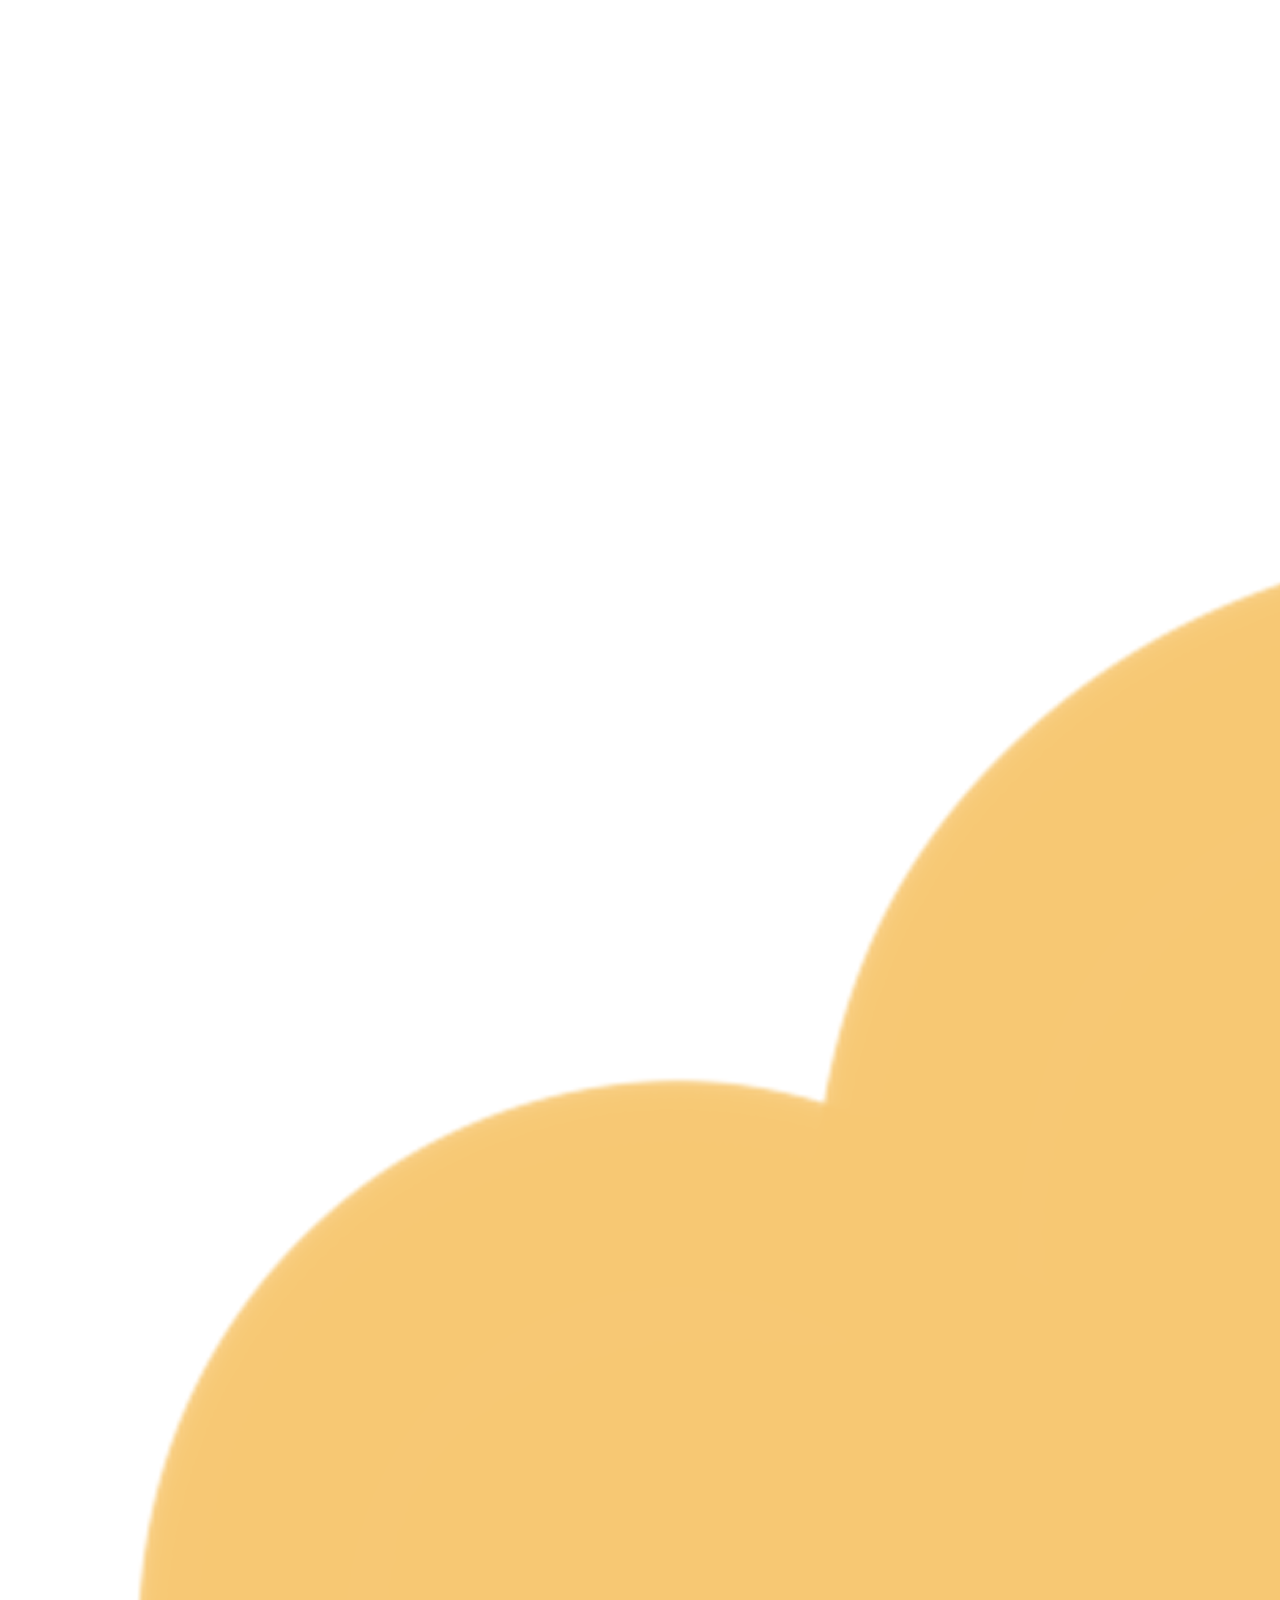
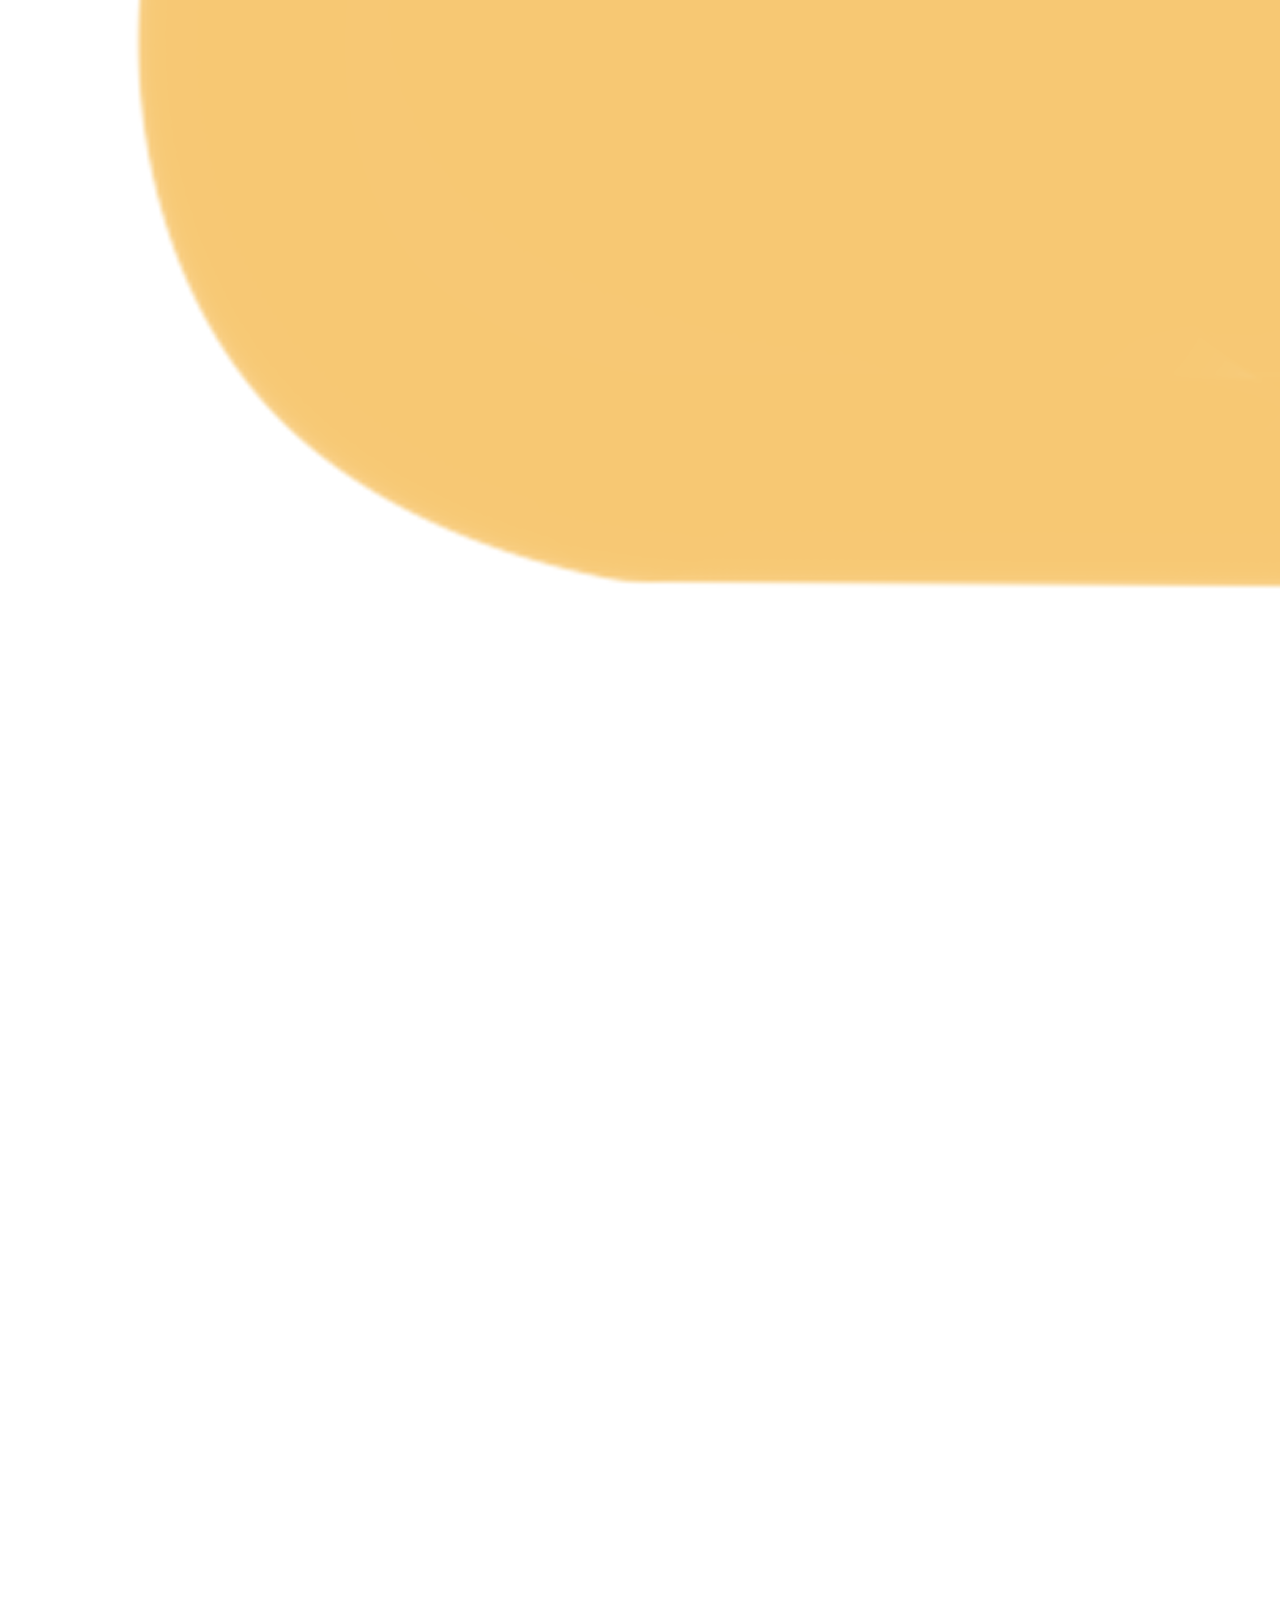
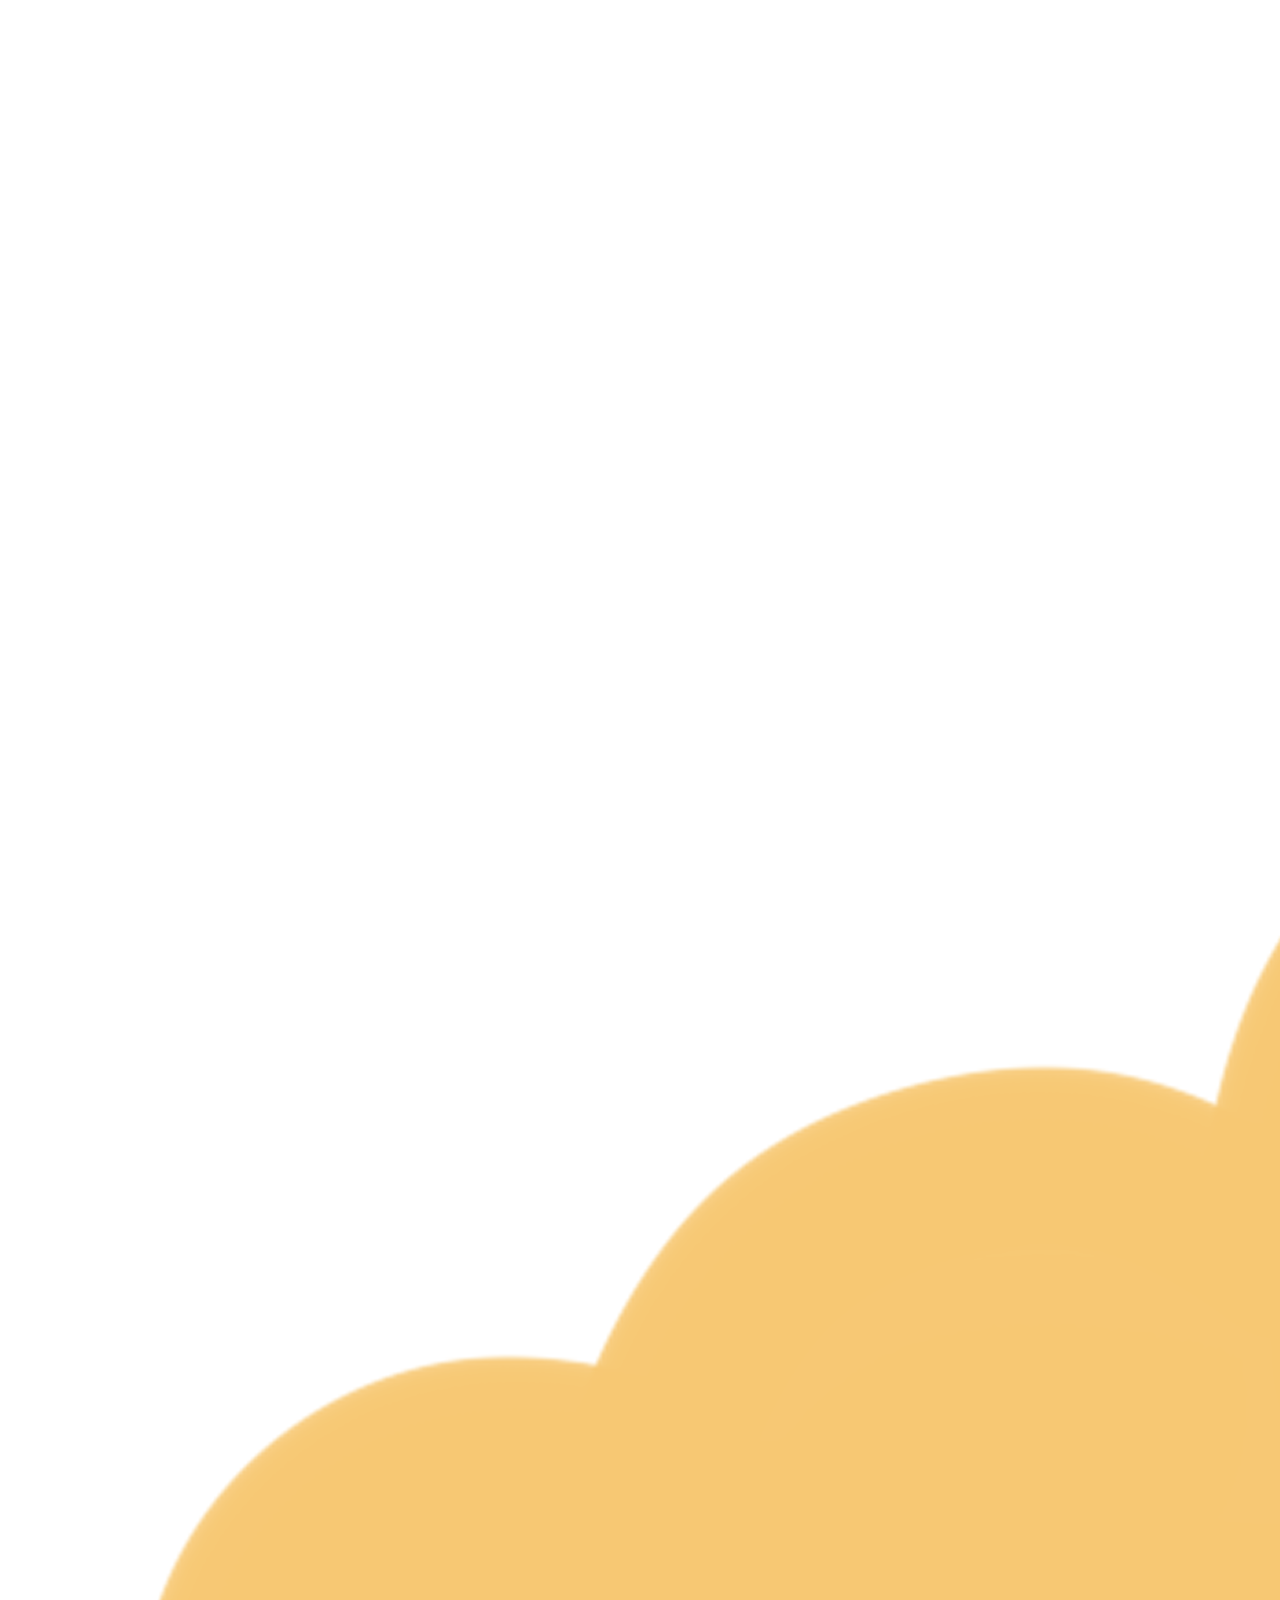
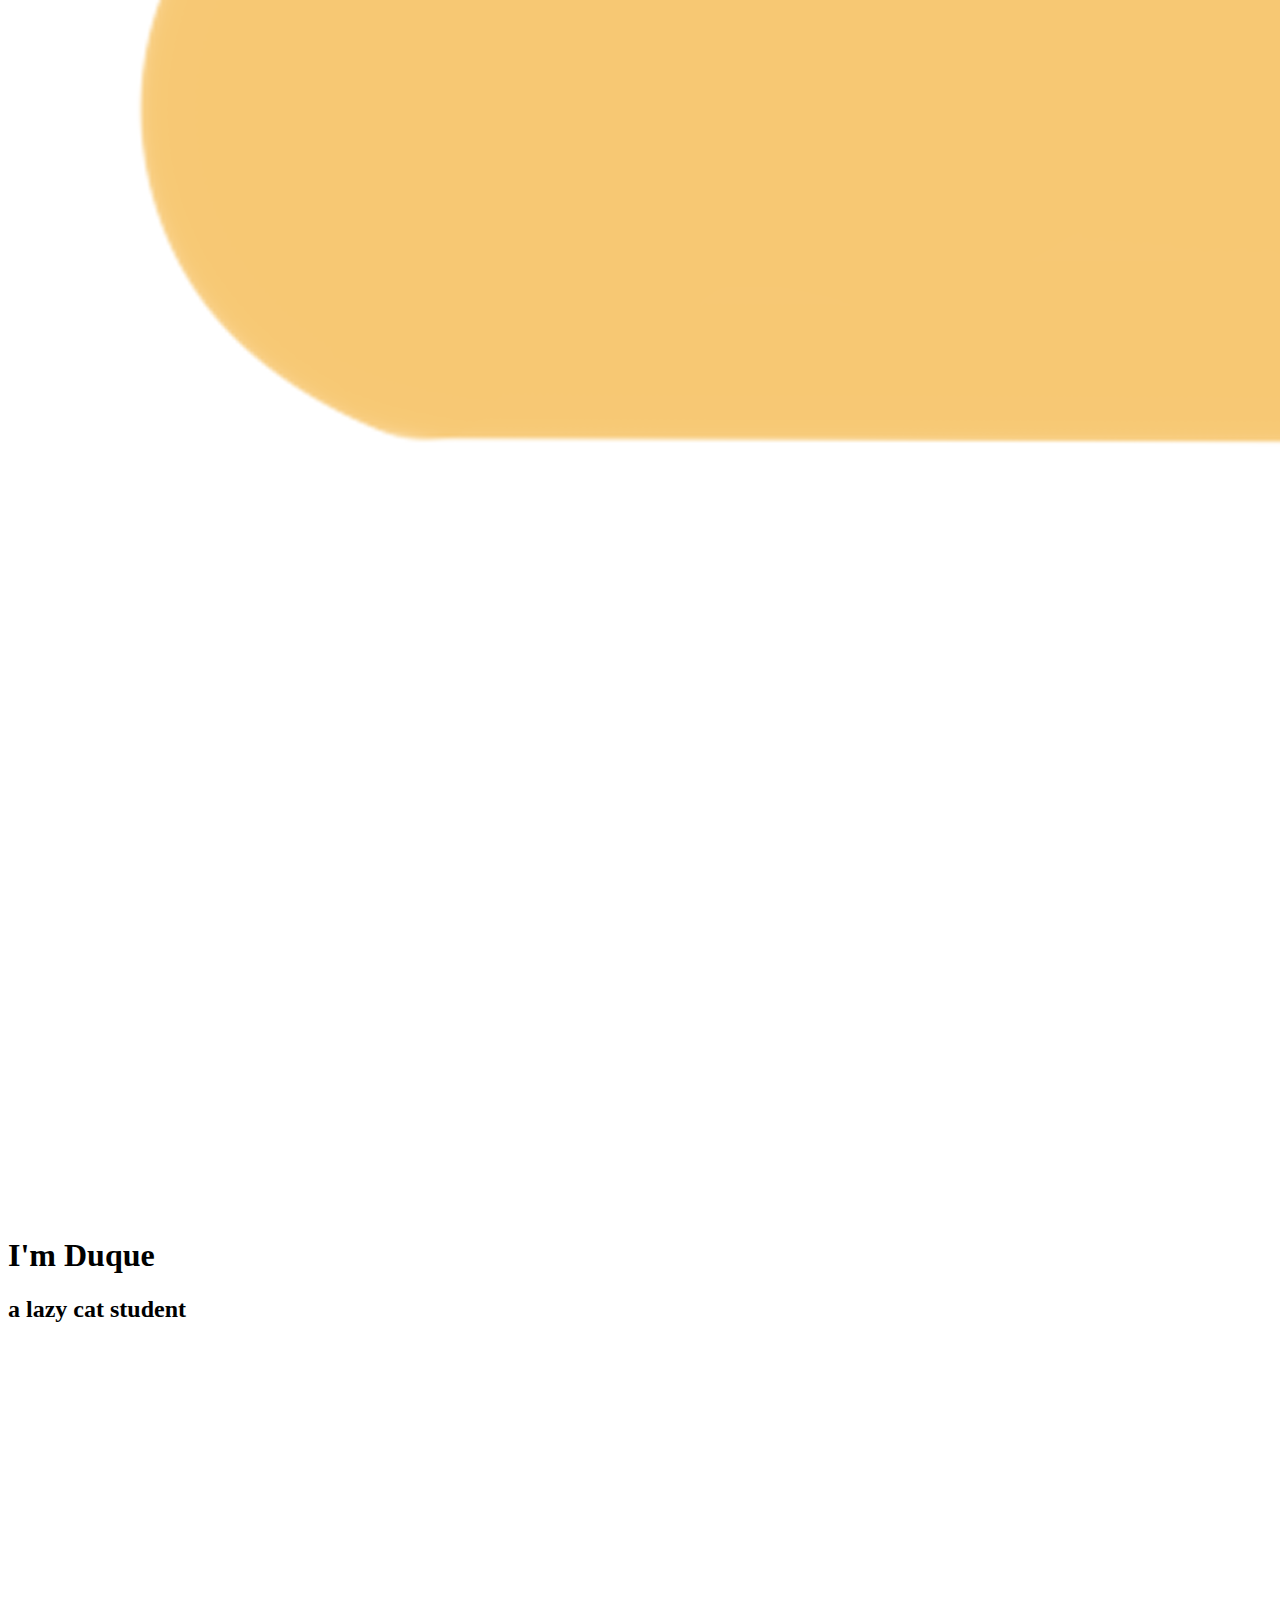
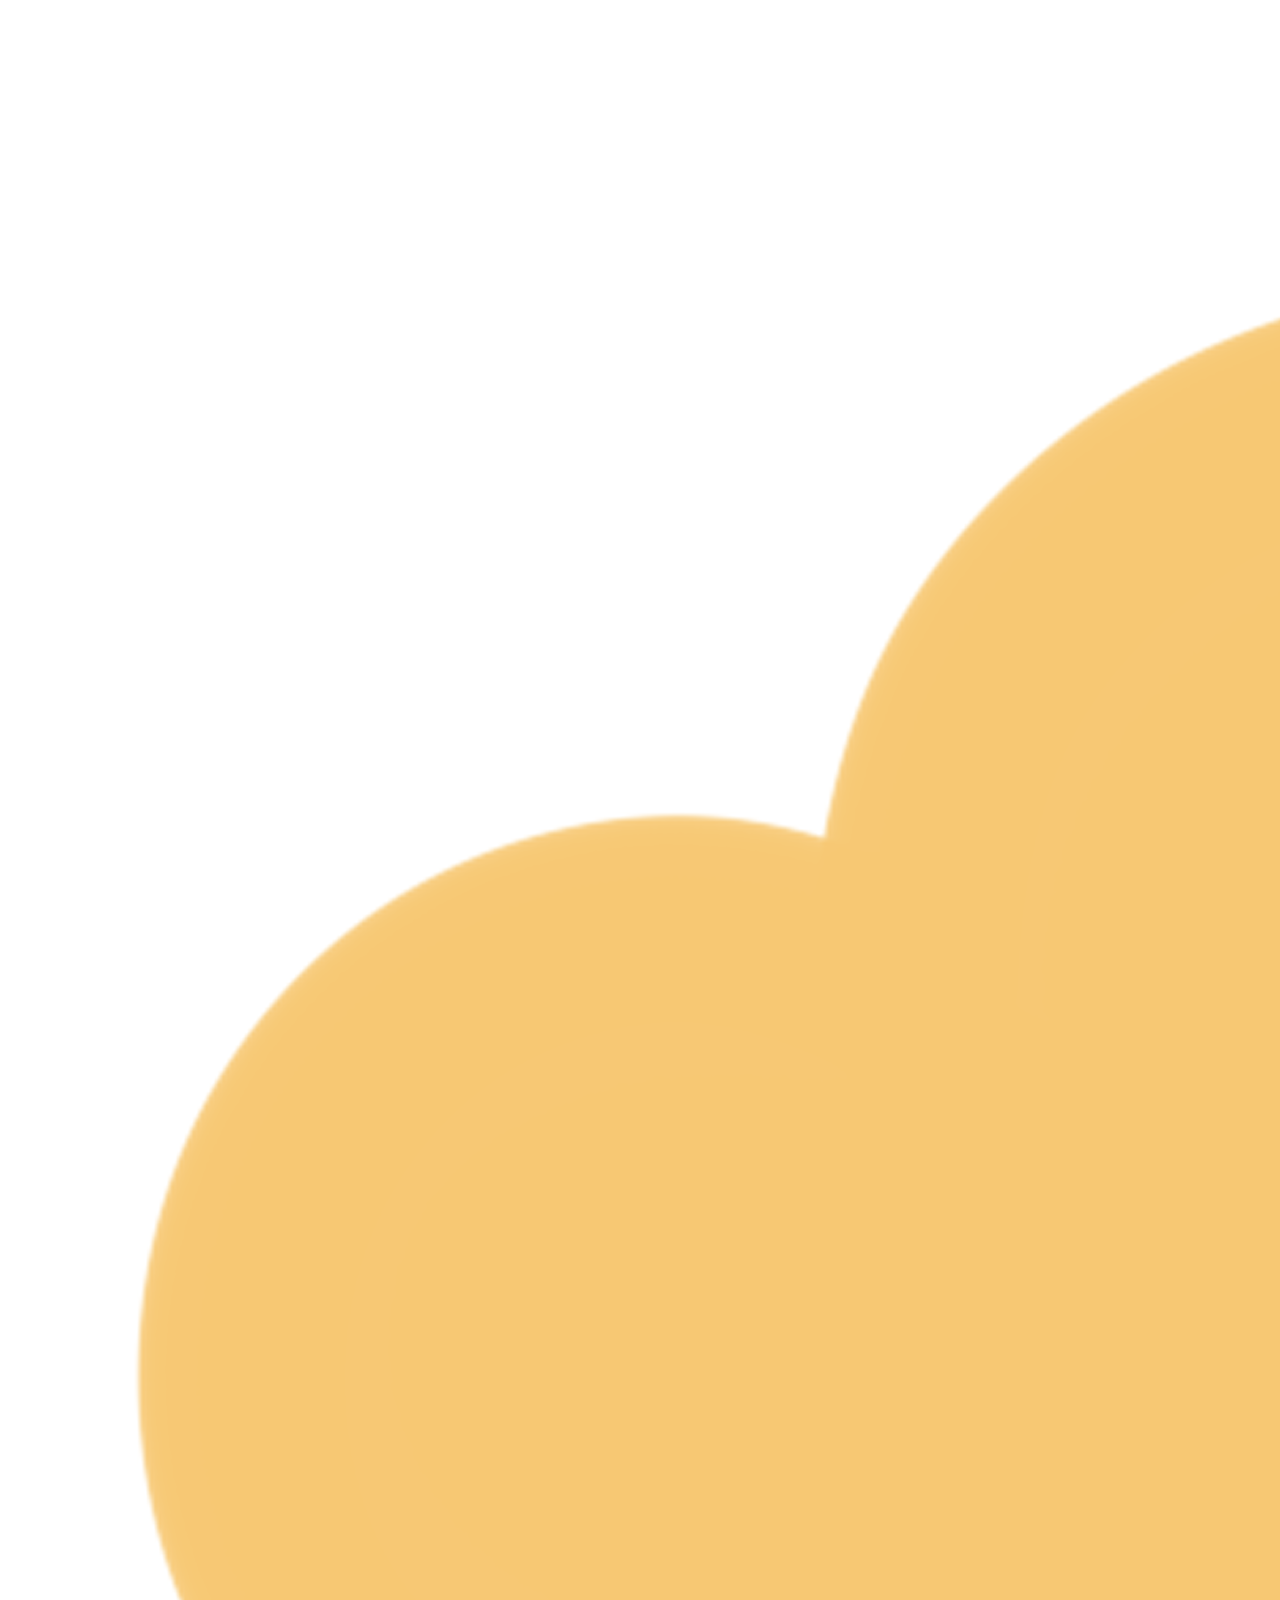
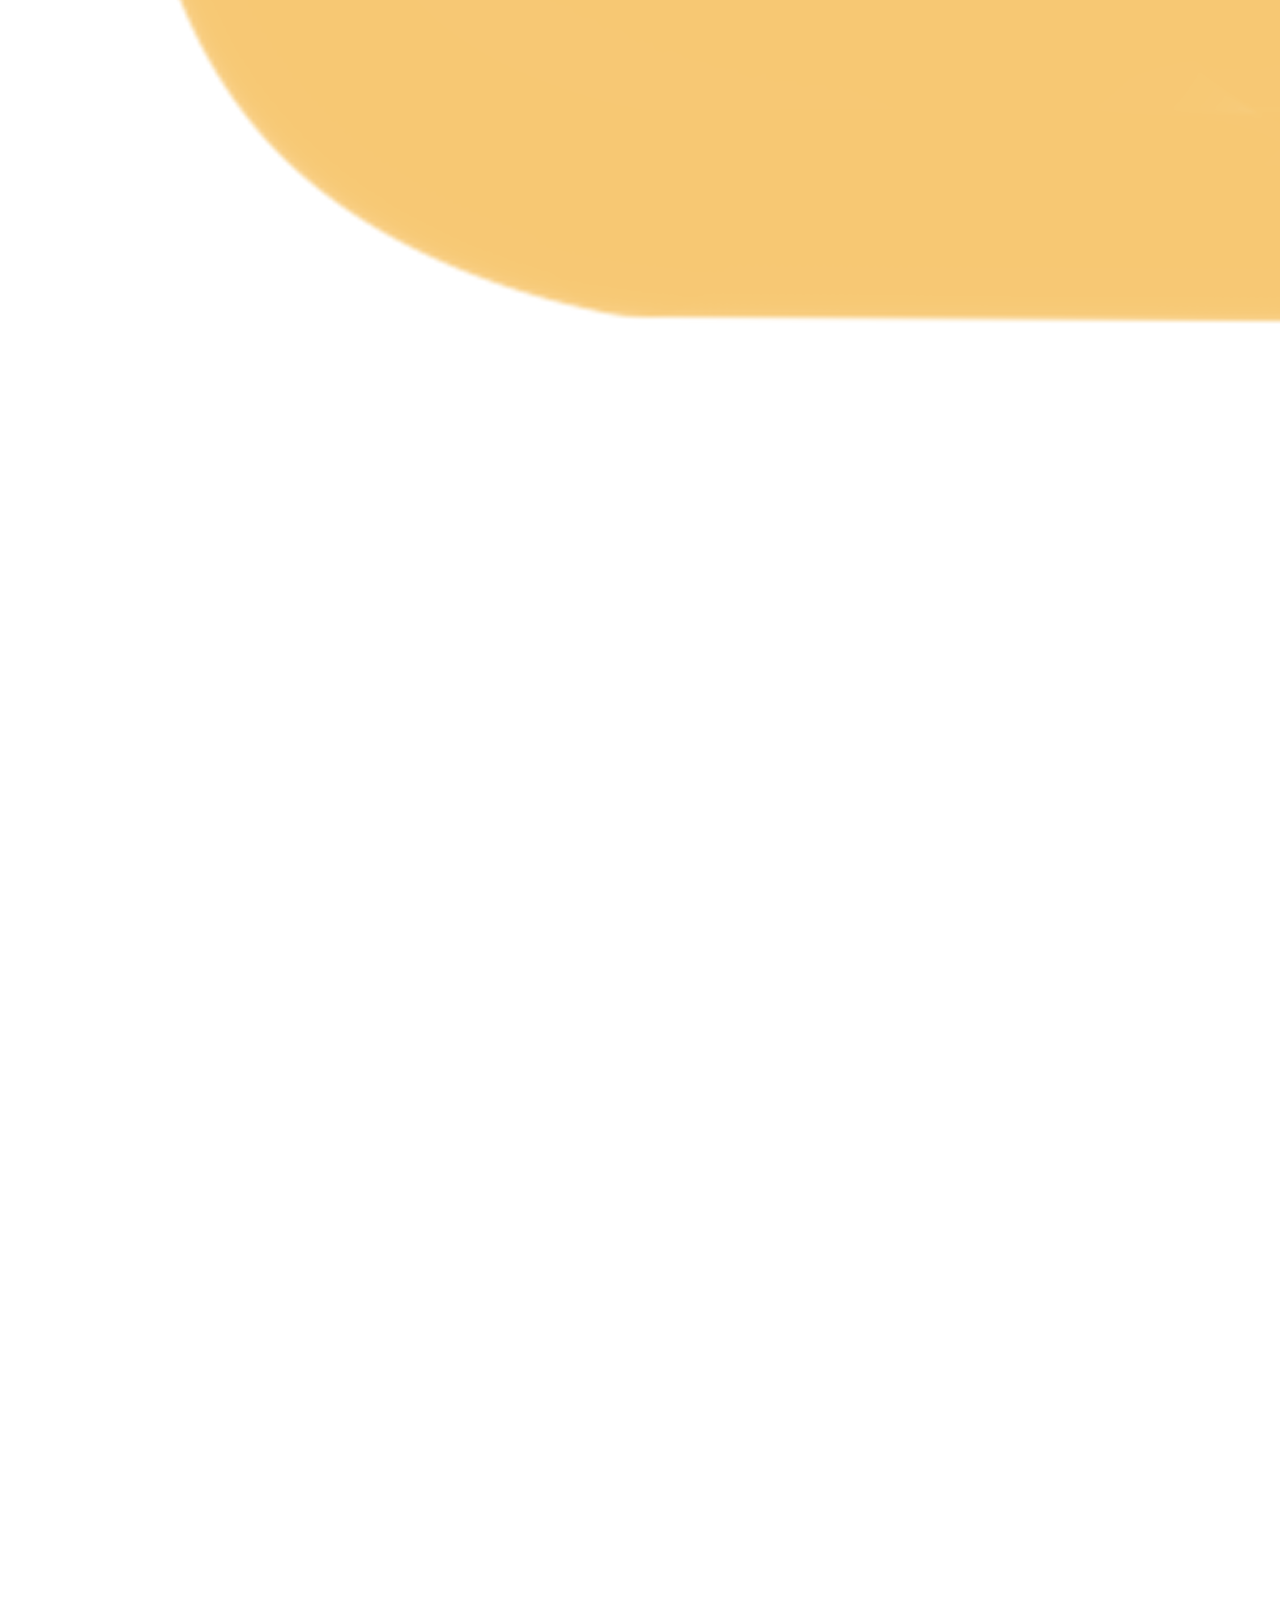
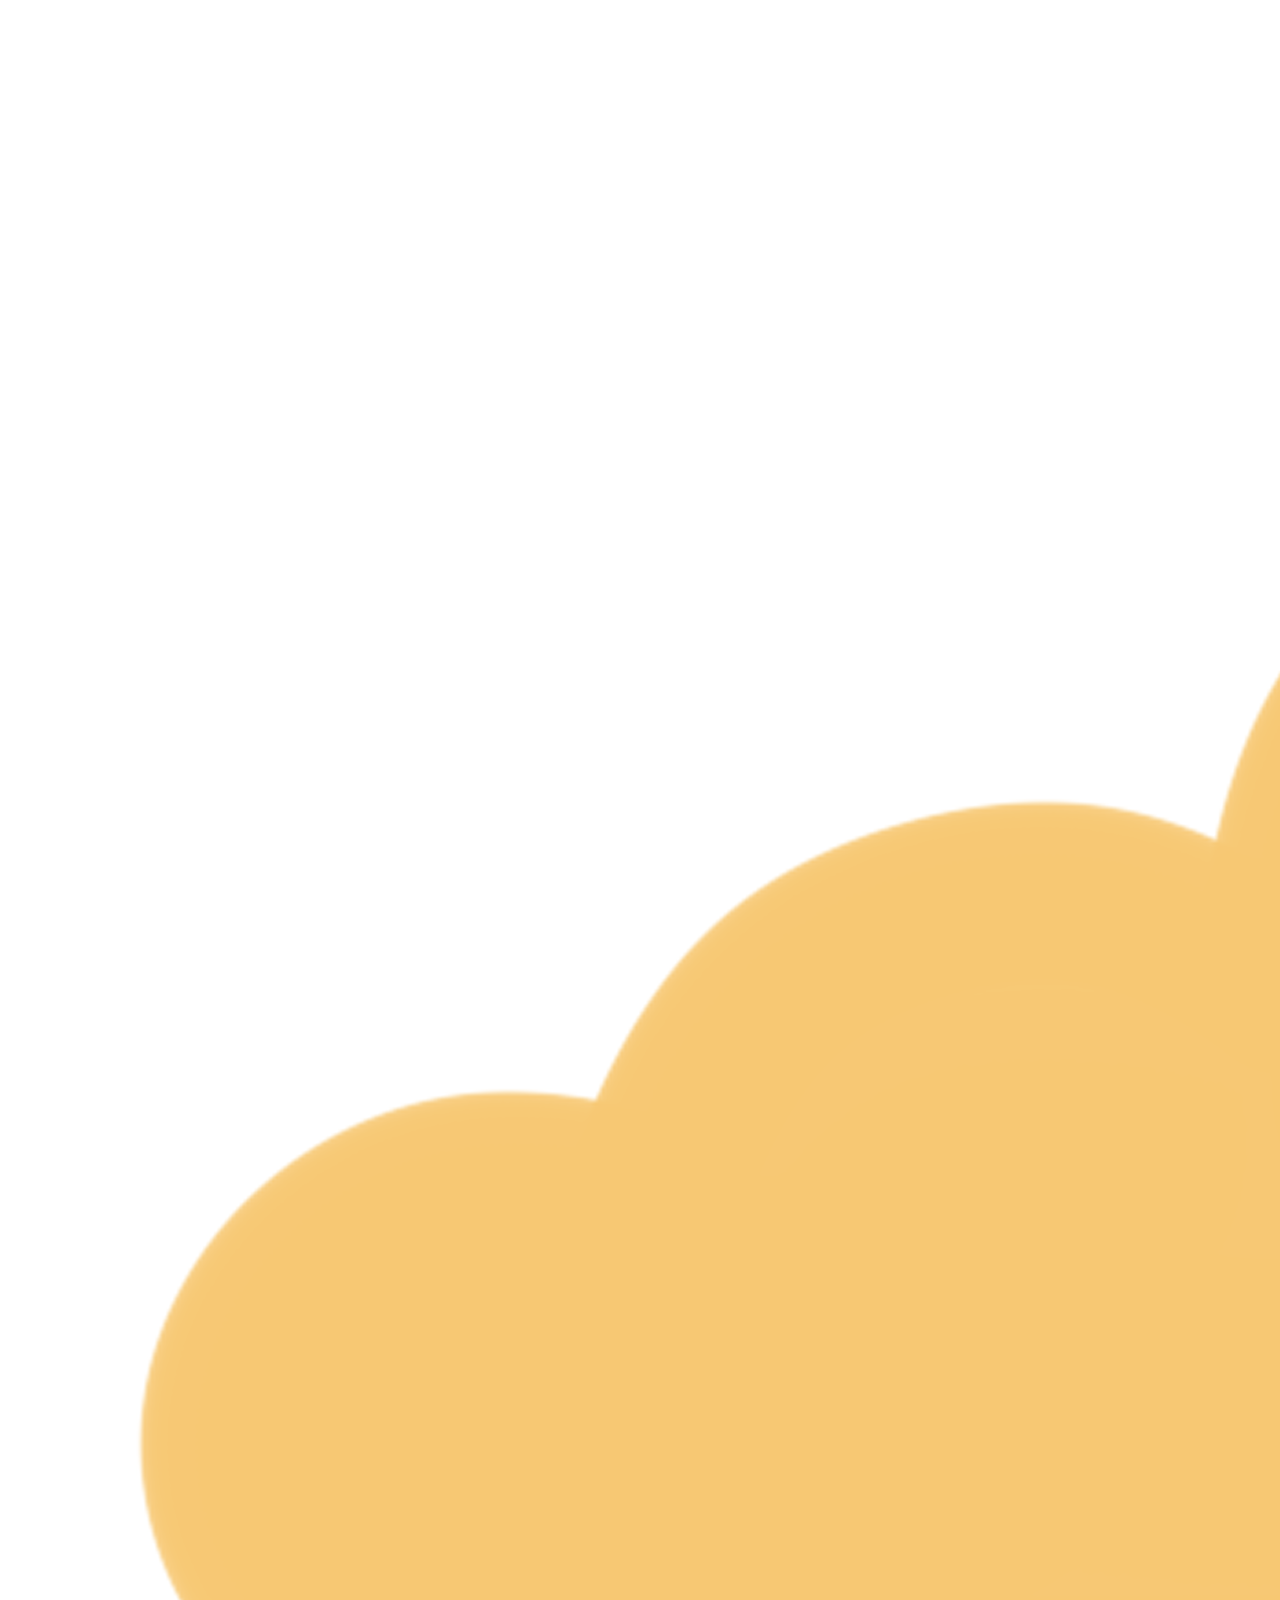
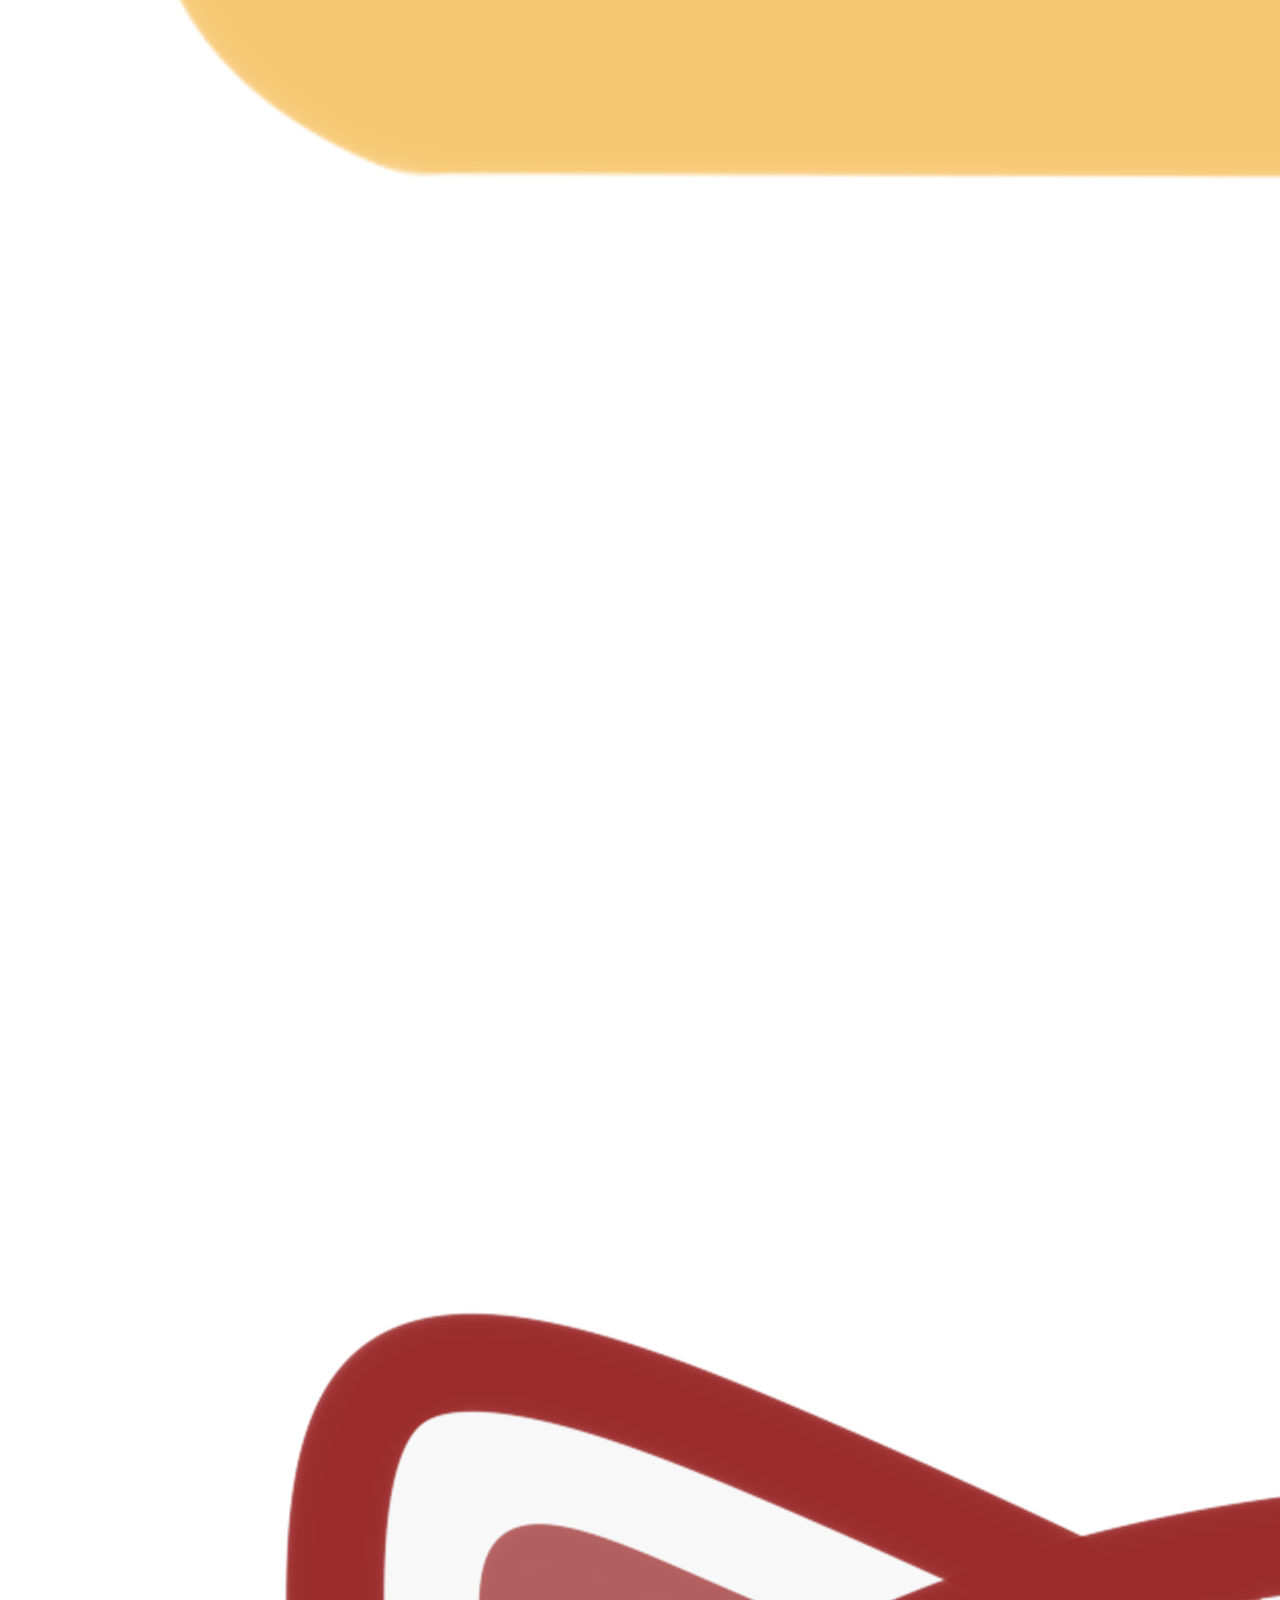
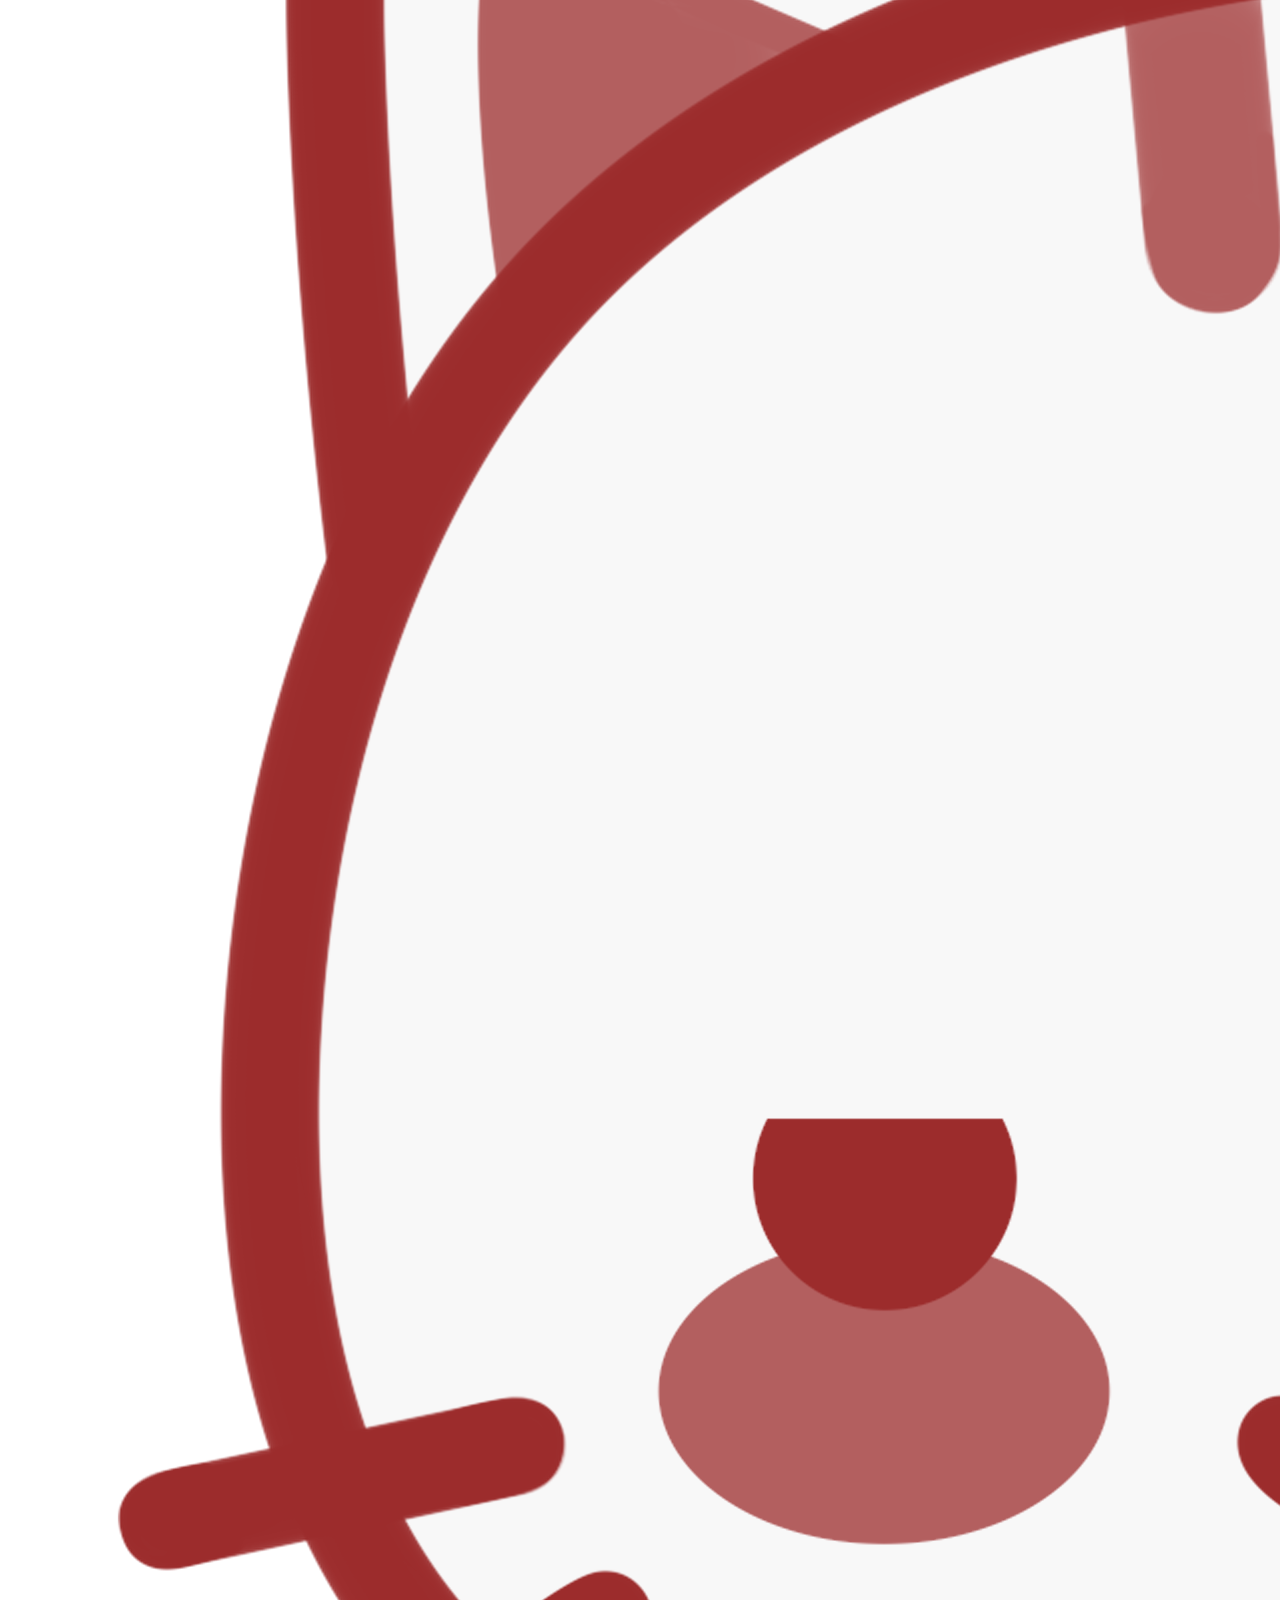
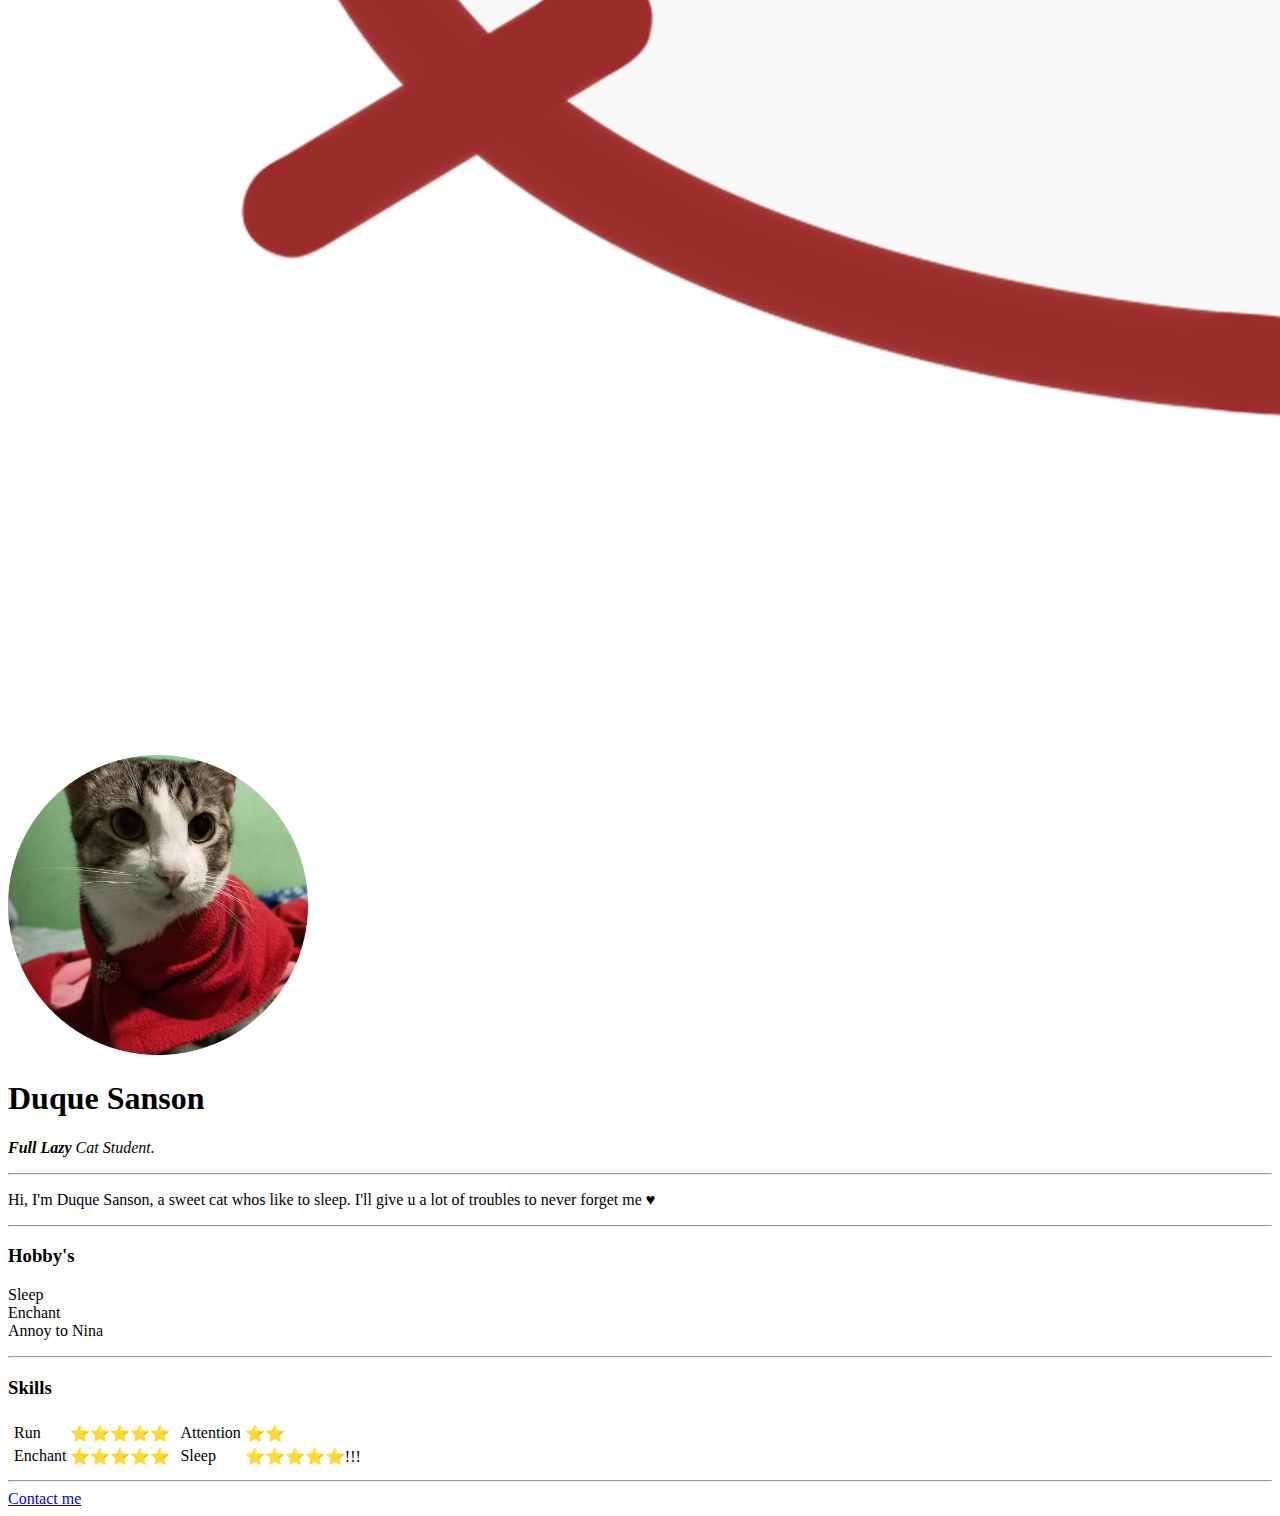
==== index.html @ 388aa882 "uploading duque site" ====
<!DOCTYPE html>
<html lang="en">

<head>
    <meta charset="UTF-8">
    <meta http-equiv="X-UA-Compatible" content="IE=edge">
    <meta name="viewport" content="width=device-width, initial-scale=1.0">
    <title>Duque's Personal Site</title>
    <link rel="stylesheet" href="css/styles.css">
    <link rel="shortcut icon" href="favicon.ico" type="image/x-icon">
    <link rel="preconnect" href="https://fonts.googleapis.com">
<link rel="preconnect" href="https://fonts.gstatic.com" crossorigin>
<link href="https://fonts.googleapis.com/css2?family=Merriweather+Sans&family=Montserrat&family=Sacramento&display=swap" rel="stylesheet">
</head>

<body>
    <div class="top-container">
        <img src="images/2nubes2.png" alt="cloud 1" class="cloud1">
        <img src="images/1nubes2.png" alt="cloud 1" class="cloud4">
            <h1 class="duque">I'm Duque</h1>
            <h2 class="duque2">a <span class="lazy">lazy</span> cat student</h2>
        <img src="images/2nubes2.png" alt="cloud 2" class="cloud2">
        <img src="images/1nubes2.png" alt="cloud 2" class="cloud3">
        <img src="images/duque3.png" alt="cat" class="cat">
    </div>

    <div class="middle-container">

    
                    <img src="Duque-modified.png" alt="Duquesito siendo Duque" width="300px" height="300px">
                    <h1>Duque Sanson</h1>
                    <p><em><strong>Full Lazy</strong> Cat Student.</em></p>
    <hr>
    
        <p>Hi, I'm Duque Sanson, a sweet cat whos like to sleep. I'll give u a lot of troubles to never forget me ♥</p>
        <hr>
    <div class="hobby">
        <h3>Hobby's</h3>
            <p>Sleep
                <br>
                Enchant
                <br>
                Annoy to Nina</p>
            
        
    </div>
    <hr>
    <div class="skills">
    <h3>Skills</h3>
    <table>
        <tr>
            <td>
                <table>
                    <tr>
                        <td>Run</td>
                        <td>⭐⭐⭐⭐⭐</td>
                    </tr>
                    <tr>
                        <td>Enchant</td>
                        <td>⭐⭐⭐⭐⭐</td>
                    </tr>
                </table>
            </td>
            <td>
                <table>
                    <tr>
                        <td>Attention</td>
                        <td>⭐⭐</td>
                    </tr>
                    <tr>
                        <td>Sleep</td>
                        <td>⭐⭐⭐⭐⭐!!!</td>
                    </tr>
                </table>
            </td>
        </tr>
    </table>
</div>
    <hr>
        <div class="contactme">
        
        <a class="btn" href="contact.html">Contact me</a>

    </div>

    <div class="bottom-container">

    </div>

</body>


</html>
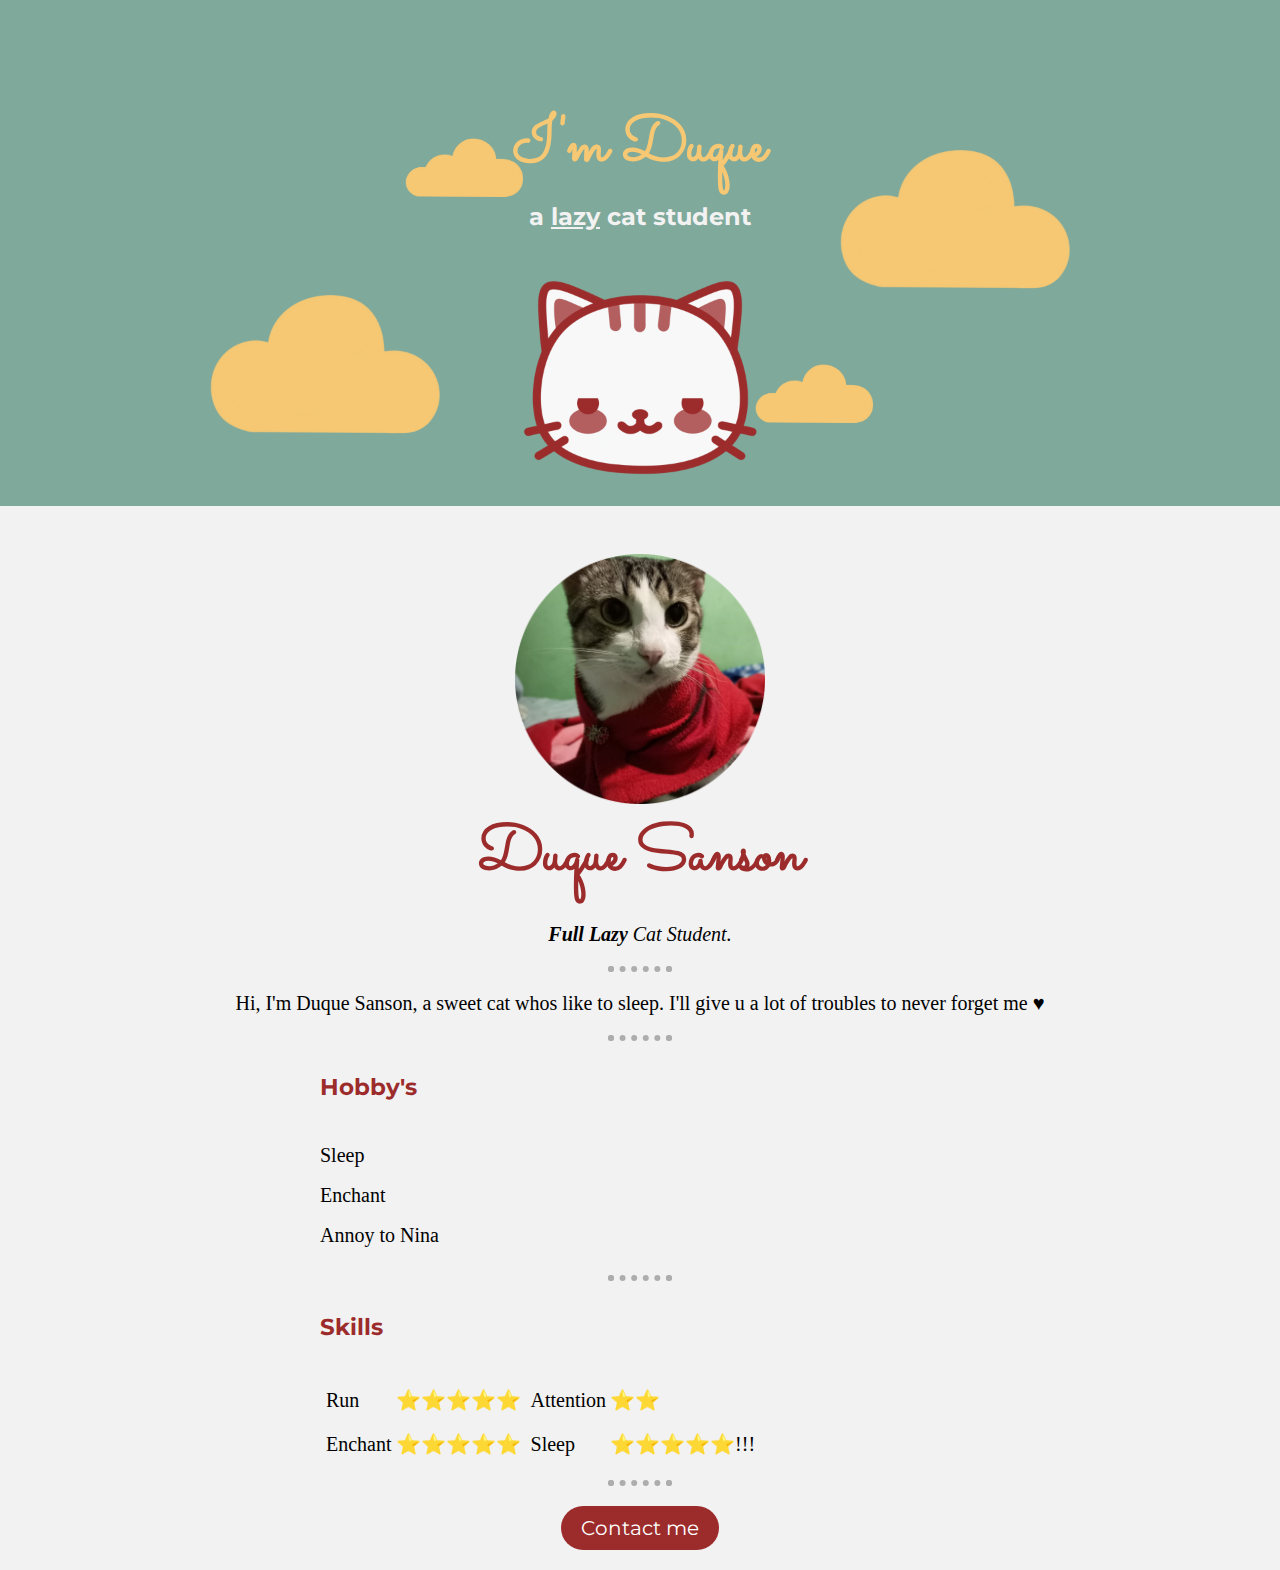
==== commit ccf4238c: "CSS fixed" ====
--- a/index.html
+++ b/index.html
@@ -6,7 +6,7 @@
     <meta http-equiv="X-UA-Compatible" content="IE=edge">
     <meta name="viewport" content="width=device-width, initial-scale=1.0">
     <title>Duque's Personal Site</title>
-    <link rel="stylesheet" href="css/styles.css">
+    <link rel="stylesheet" href="styles.css">
     <link rel="shortcut icon" href="favicon.ico" type="image/x-icon">
     <link rel="preconnect" href="https://fonts.googleapis.com">
 <link rel="preconnect" href="https://fonts.gstatic.com" crossorigin>
@@ -90,4 +90,4 @@
 </body>
 
 
-</html> +</html> 
--- a/styles.css
+++ b/styles.css
@@ -0,0 +1,135 @@
+/******************************* Tag *********************************/
+
+body {
+    background-color: #F2F2F2;
+    margin: 0;
+    text-align: center;
+    font-family: 'Merriweather', serif;
+    font-size: 20px;
+    
+}
+
+h1 {
+    margin-top: 0;
+    color: #9C2C2C;
+    font-family: 'Sacramento', cursive;
+    font-size: 4rem;
+    margin-bottom: 0;
+
+}
+
+h2 {
+    font-family: 'Montserrat', sans-serif;
+    font-size: 1.5rem;
+    color: #9C2C2C;
+    margin-top: 0.5rem;
+}
+
+h3
+{
+    font-family: 'Montserrat', sans-serif;
+    color: #9C2C2C;
+}
+
+
+img {
+    width: 250px;
+    height: 250px;
+}
+
+hr {
+    border: dotted #adadad 6px;
+    border-bottom: none;
+    width: 4%;
+    
+}
+/********************************* Class ******************************/
+.lazy {
+    text-decoration: underline;
+}
+
+.duque {
+    
+    color: #F7C873;
+
+}
+
+.duque2 {
+    color: #F2F2F2;
+}
+
+.top-container {
+    background-color: #7FA99B;
+    position: relative;
+    padding-top: 100px;
+    margin-bottom: 3rem;
+    
+}
+
+.hobby
+{
+    width: 50%;
+    margin: 10px auto 10px auto;
+    text-align: left;
+    line-height: 2;
+}
+
+.skills
+{
+    width: 50%;
+    margin: 10px auto 10px auto;
+    text-align: left;
+    line-height: 2;
+}
+
+.cloud1 {
+    position: absolute;
+    right: 200px;
+    bottom: 150px
+    
+}
+
+.cloud2 {
+    position: absolute;
+    left: 200px;
+
+}
+
+.cloud3 {
+    position: absolute;
+    right: 400px;
+    bottom: 50px;
+    width: 130px;
+    height: 130px;
+}
+
+.cloud4 {
+    position: absolute;
+    left: 400px;
+    width: 130px;
+    height: 130px;
+
+}
+
+.btn {
+    -webkit-border-radius: 28;
+    -moz-border-radius: 28;
+    border-radius: 28px;
+    font-family: 'Montserrat', sans-serif;
+    color: #ffffff;
+    font-size: 20px;
+    background: #9C2C2C;
+    padding: 10px 20px 10px 20px;
+    text-decoration: none;
+  }
+  
+  .btn:hover {
+    background: #bd6363;
+    text-decoration: none;
+  }
+
+  .contactme{
+      margin: 30px Auto 30px Auto;
+  }
+
+
